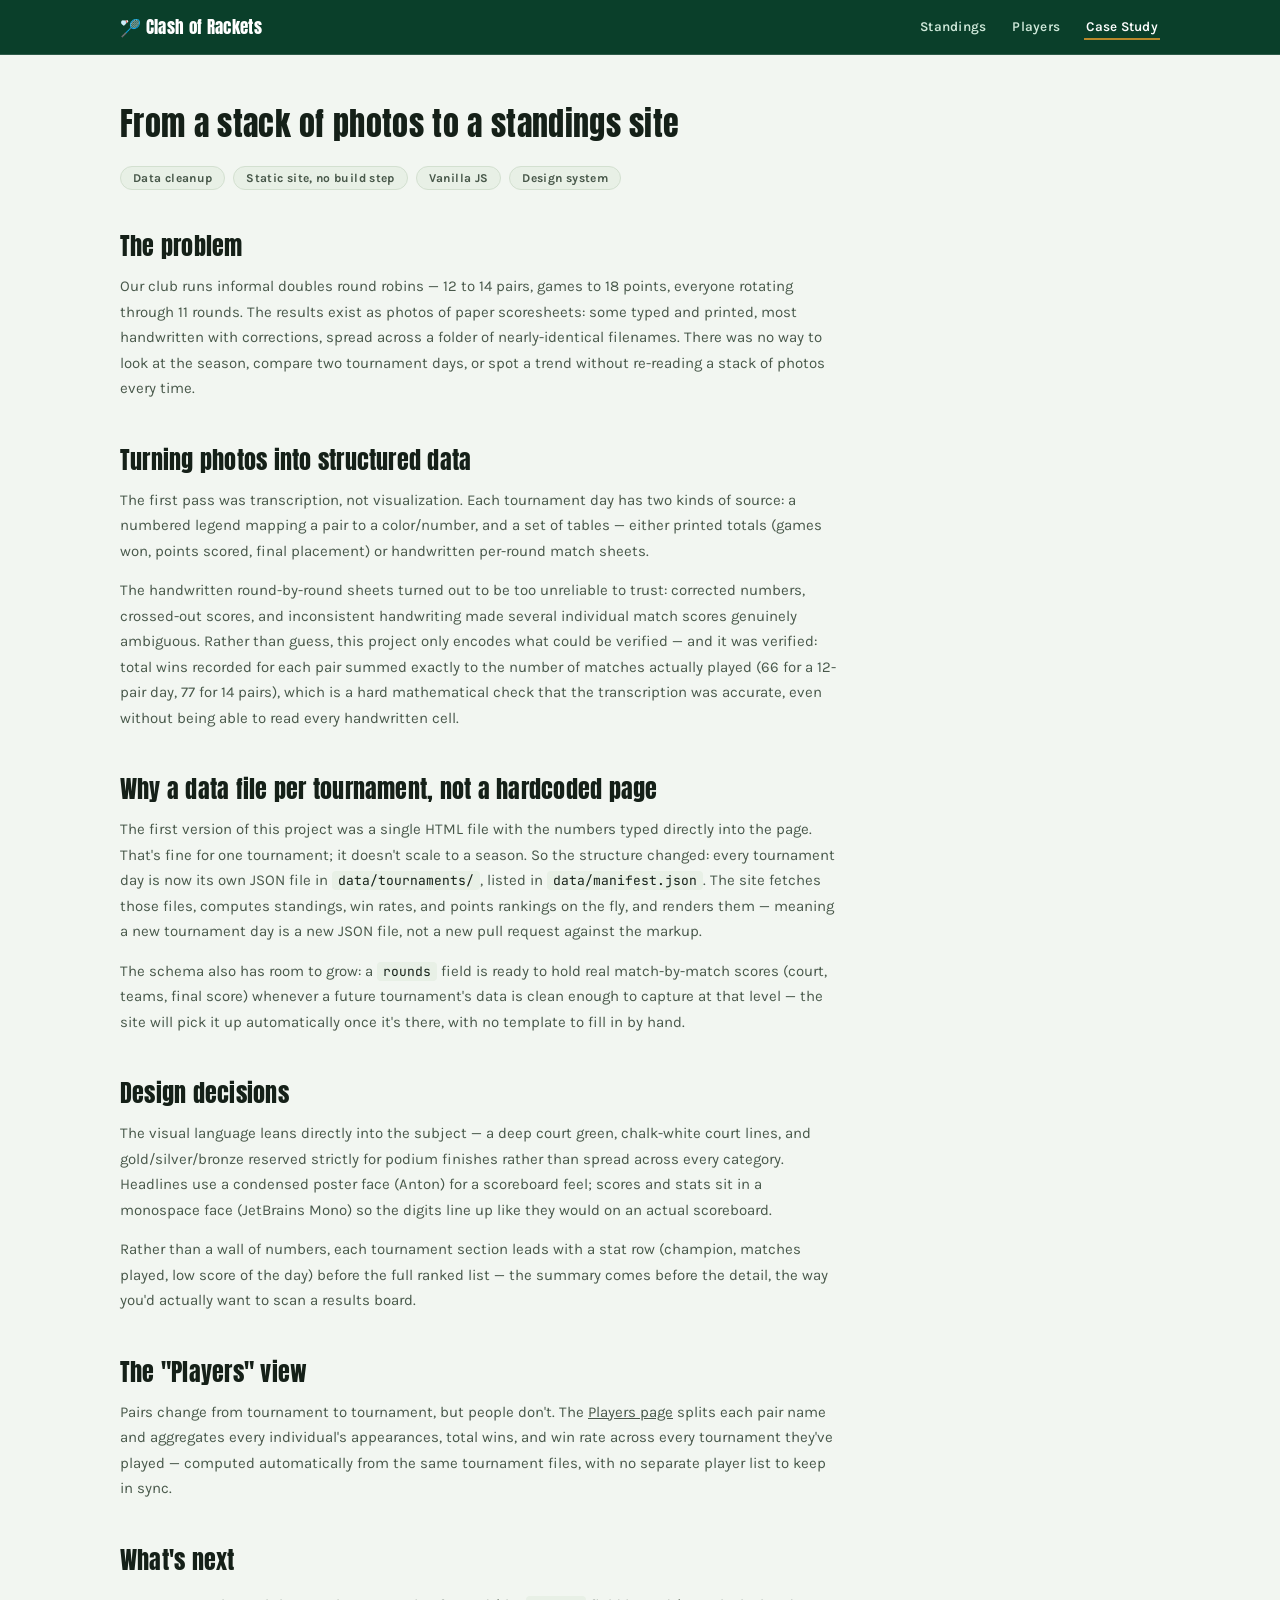
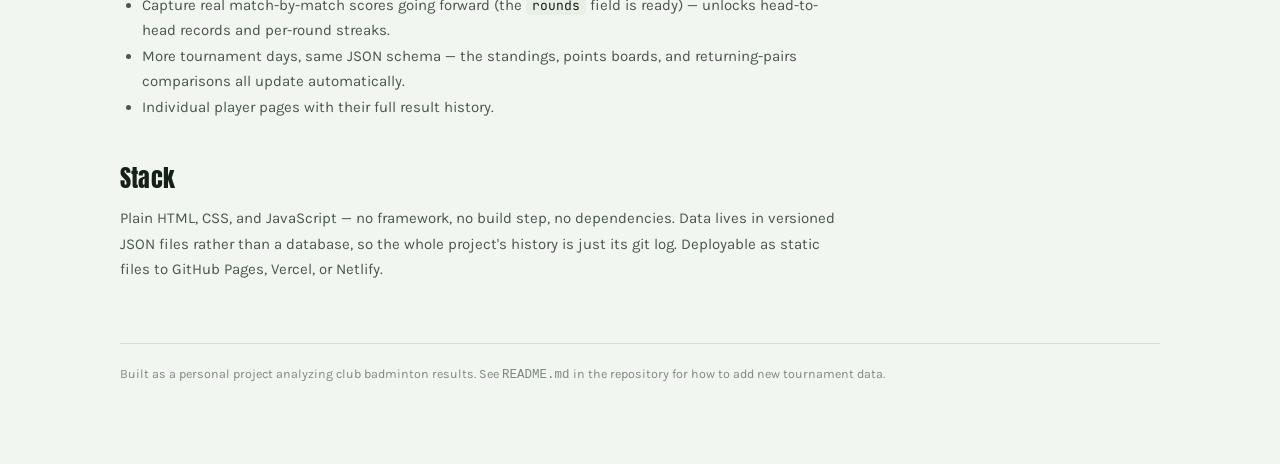
==== case-study.html @ 07074974 "Adopt existing Court Standings build as v1 dashboard, rebrand to Clash of Rackets Moved a complete p" ====
<!doctype html>
<html lang="en">
<head>
<meta charset="utf-8">
<meta name="viewport" content="width=device-width, initial-scale=1">
<title>Case Study — Clash of Rackets</title>
<link rel="icon" href="data:image/svg+xml,<svg xmlns=%22http://www.w3.org/2000/svg%22 viewBox=%220 0 100 100%22><text y=%22.9em%22 font-size=%2290%22>🏸</text></svg>">
<link rel="stylesheet" href="css/style.css">
</head>
<body>

<nav class="site-nav">
  <div class="wrap">
    <a class="brand" href="index.html">🏸 Clash of Rackets</a>
    <div class="links">
      <a href="index.html">Standings</a>
      <a href="players.html">Players</a>
      <a href="case-study.html" class="active">Case Study</a>
    </div>
  </div>
</nav>

<div class="wrap">
  <div class="page-head">
    <h1 style="font-size:32px;margin:0 0 10px;">From a stack of photos to a standings site</h1>
    <div class="prose">
      <div class="tag-row">
        <span class="pill">Data cleanup</span>
        <span class="pill">Static site, no build step</span>
        <span class="pill">Vanilla JS</span>
        <span class="pill">Design system</span>
      </div>
    </div>
  </div>

  <div class="prose">
    <h2>The problem</h2>
    <p>Our club runs informal doubles round robins — 12 to 14 pairs, games to 18 points, everyone rotating through 11 rounds. The results exist as photos of paper scoresheets: some typed and printed, most handwritten with corrections, spread across a folder of nearly-identical filenames. There was no way to look at the season, compare two tournament days, or spot a trend without re-reading a stack of photos every time.</p>

    <h2>Turning photos into structured data</h2>
    <p>The first pass was transcription, not visualization. Each tournament day has two kinds of source: a numbered legend mapping a pair to a color/number, and a set of tables — either printed totals (games won, points scored, final placement) or handwritten per-round match sheets.</p>
    <p>The handwritten round-by-round sheets turned out to be too unreliable to trust: corrected numbers, crossed-out scores, and inconsistent handwriting made several individual match scores genuinely ambiguous. Rather than guess, this project only encodes what could be verified — and it was verified: total wins recorded for each pair summed exactly to the number of matches actually played (66 for a 12-pair day, 77 for 14 pairs), which is a hard mathematical check that the transcription was accurate, even without being able to read every handwritten cell.</p>

    <h2>Why a data file per tournament, not a hardcoded page</h2>
    <p>The first version of this project was a single HTML file with the numbers typed directly into the page. That's fine for one tournament; it doesn't scale to a season. So the structure changed: every tournament day is now its own JSON file in <code>data/tournaments/</code>, listed in <code>data/manifest.json</code>. The site fetches those files, computes standings, win rates, and points rankings on the fly, and renders them — meaning a new tournament day is a new JSON file, not a new pull request against the markup.</p>
    <p>The schema also has room to grow: a <code>rounds</code> field is ready to hold real match-by-match scores (court, teams, final score) whenever a future tournament's data is clean enough to capture at that level — the site will pick it up automatically once it's there, with no template to fill in by hand.</p>

    <h2>Design decisions</h2>
    <p>The visual language leans directly into the subject — a deep court green, chalk-white court lines, and gold/silver/bronze reserved strictly for podium finishes rather than spread across every category. Headlines use a condensed poster face (Anton) for a scoreboard feel; scores and stats sit in a monospace face (JetBrains Mono) so the digits line up like they would on an actual scoreboard.</p>
    <p>Rather than a wall of numbers, each tournament section leads with a stat row (champion, matches played, low score of the day) before the full ranked list — the summary comes before the detail, the way you'd actually want to scan a results board.</p>

    <h2>The "Players" view</h2>
    <p>Pairs change from tournament to tournament, but people don't. The <a href="players.html">Players page</a> splits each pair name and aggregates every individual's appearances, total wins, and win rate across every tournament they've played — computed automatically from the same tournament files, with no separate player list to keep in sync.</p>

    <h2>What's next</h2>
    <ul>
      <li>Capture real match-by-match scores going forward (the <code>rounds</code> field is ready) — unlocks head-to-head records and per-round streaks.</li>
      <li>More tournament days, same JSON schema — the standings, points boards, and returning-pairs comparisons all update automatically.</li>
      <li>Individual player pages with their full result history.</li>
    </ul>

    <h2>Stack</h2>
    <p>Plain HTML, CSS, and JavaScript — no framework, no build step, no dependencies. Data lives in versioned JSON files rather than a database, so the whole project's history is just its git log. Deployable as static files to GitHub Pages, Vercel, or Netlify.</p>
  </div>

  <footer>Built as a personal project analyzing club badminton results. See <code>README.md</code> in the repository for how to add new tournament data.</footer>
</div>

</body>
</html>
---- css/style.css ----
@import url('https://fonts.googleapis.com/css2?family=Anton&family=Karla:ital,wght@0,400;0,500;0,600;0,700;1,400&family=JetBrains+Mono:wght@400;500;700&display=swap');

:root{
  --bg:#f2f6f1;
  --surface:#ffffff;
  --surface-2:#e8f0e6;
  --surface-3:#dce8da;
  --ink:#152018;
  --ink-2:#48584a;
  --ink-3:#7c8b7c;
  --court:#0e5a3c;
  --court-strong:#0a3f2a;
  --line:#ffffff;
  --border:#d3e0d0;
  --gold:#b8892b;
  --gold-fill:#f3dfab;
  --silver:#5f6f6a;
  --silver-fill:#dfe6e2;
  --bronze:#9a5a2c;
  --bronze-fill:#ecd3ba;
  --good:#1f7a4d;
  --down:#a6432a;
  --shadow: 0 1px 2px rgba(14,42,26,.06), 0 8px 24px -12px rgba(14,42,26,.18);
}
@media (prefers-color-scheme: dark){
  :root:not([data-theme="light"]){
    --bg:#0c1712; --surface:#12211a; --surface-2:#182a20; --surface-3:#20362a;
    --ink:#eaf3ea; --ink-2:#b6c6b8; --ink-3:#7f9382;
    --court:#4fd18b; --court-strong:#37c07a; --line:#0c1712; --border:#2a4033;
    --gold:#e3bb5a; --gold-fill:#3a3116; --silver:#aebcb5; --silver-fill:#25332c;
    --bronze:#d99a63; --bronze-fill:#3a2919; --good:#4fd18b; --down:#e08165;
    --shadow: 0 1px 2px rgba(0,0,0,.3), 0 8px 24px -12px rgba(0,0,0,.5);
  }
}
:root[data-theme="dark"]{
  --bg:#0c1712; --surface:#12211a; --surface-2:#182a20; --surface-3:#20362a;
  --ink:#eaf3ea; --ink-2:#b6c6b8; --ink-3:#7f9382;
  --court:#4fd18b; --court-strong:#37c07a; --line:#0c1712; --border:#2a4033;
  --gold:#e3bb5a; --gold-fill:#3a3116; --silver:#aebcb5; --silver-fill:#25332c;
  --bronze:#d99a63; --bronze-fill:#3a2919; --good:#4fd18b; --down:#e08165;
  --shadow: 0 1px 2px rgba(0,0,0,.3), 0 8px 24px -12px rgba(0,0,0,.5);
}

*{box-sizing:border-box;}
html,body{margin:0;}
body{
  background:var(--bg);
  color:var(--ink);
  font-family:'Karla',system-ui,sans-serif;
  -webkit-font-smoothing:antialiased;
}
a{color:inherit;}
img{max-width:100%;}
.wrap{max-width:1080px;margin:0 auto;padding:0 20px 80px;}

h1,h2,h3{font-family:'Anton',system-ui,sans-serif;font-weight:400;letter-spacing:.01em;text-wrap:balance;}
.num{font-family:'JetBrains Mono',ui-monospace,monospace;font-variant-numeric:tabular-nums;}

/* ---- nav ---- */
.site-nav{
  background:var(--court-strong);
  border-bottom:1px solid rgba(255,255,255,.15);
}
.site-nav .wrap{
  display:flex;align-items:center;justify-content:space-between;padding:14px 20px;max-width:1080px;
}
.site-nav .brand{
  font-family:'Anton',sans-serif;color:#fff;font-size:17px;letter-spacing:.02em;
  display:flex;align-items:center;gap:8px;text-decoration:none;
}
.site-nav .links{display:flex;gap:22px;}
.site-nav .links a{
  color:#cfe9da;text-decoration:none;font-size:13.5px;font-weight:600;letter-spacing:.02em;
  padding:4px 2px;border-bottom:2px solid transparent;
}
.site-nav .links a:hover,.site-nav .links a.active{color:#fff;border-bottom-color:var(--gold);}

/* ---- hero / scoreboard ---- */
.hero{
  background:linear-gradient(180deg,var(--court-strong),var(--court));
  color:#f2f9f4; padding:44px 20px 36px; position:relative; overflow:hidden;
  border-bottom:6px solid var(--line);
}
.hero::before{
  content:""; position:absolute; inset:0;
  background-image:repeating-linear-gradient(90deg, rgba(255,255,255,.05) 0 2px, transparent 2px 96px);
  pointer-events:none;
}
.hero-inner{max-width:1080px;margin:0 auto;position:relative;}
.eyebrow{font-size:12px;letter-spacing:.14em;text-transform:uppercase;color:#bfe6cd;font-weight:600;margin:0 0 10px;}
.hero h1{font-size:clamp(30px,5vw,50px);margin:0 0 8px;line-height:1.02;color:#fff;}
.hero p.sub{margin:0 0 20px;color:#d3ecdd;max-width:60ch;font-size:15.5px;}

.scoreboard{
  display:grid;grid-template-columns:1fr auto 1fr;gap:0;
  border:2px solid rgba(255,255,255,.35);border-radius:4px;overflow:hidden;background:rgba(0,0,0,.12);
}
.sb-panel{padding:20px 22px;}
.sb-vs{display:flex;align-items:center;justify-content:center;padding:0 14px;font-family:'Anton',sans-serif;font-size:15px;color:#a9d9bc;background:rgba(0,0,0,.18);border-left:1px solid rgba(255,255,255,.25);border-right:1px solid rgba(255,255,255,.25);}
.sb-date{font-size:11px;letter-spacing:.1em;text-transform:uppercase;color:#a9d9bc;margin:0 0 6px;}
.sb-name{font-family:'Anton',sans-serif;font-size:clamp(20px,3.2vw,26px);color:#fff;margin:0 0 4px;line-height:1.05;text-wrap:balance;}
.sb-meta{font-size:13px;color:#c7e9d3;}
.sb-meta .num{color:#fff;font-weight:700;}

/* ---- section shell ---- */
section.event{padding:44px 0 8px;}
.page-head{padding:44px 0 8px;}
.event-head{display:flex;align-items:baseline;justify-content:space-between;gap:16px;border-bottom:2px solid var(--border);padding-bottom:14px;margin-bottom:22px;flex-wrap:wrap;}
.event-head h2{font-size:26px;margin:0;color:var(--ink);}
.event-head .tag{font-size:12px;letter-spacing:.08em;text-transform:uppercase;color:var(--ink-3);font-family:'Karla',sans-serif;font-weight:600;}

.stat-row{display:grid;grid-template-columns:repeat(4,1fr);gap:1px;background:var(--border);border:1px solid var(--border);border-radius:6px;overflow:hidden;margin-bottom:26px;}
.stat{background:var(--surface);padding:14px 16px;}
.stat .v{font-family:'Anton',sans-serif;font-size:26px;line-height:1;color:var(--court);}
.stat .l{font-size:11.5px;color:var(--ink-3);margin-top:4px;letter-spacing:.03em;}

/* ---- ranked bar list ---- */
.board{background:var(--surface);border:1px solid var(--border);border-radius:8px;box-shadow:var(--shadow);overflow:hidden;margin-bottom:14px;}
.board-head{display:grid;grid-template-columns:34px 1fr 92px;gap:12px;padding:9px 16px;font-size:11px;letter-spacing:.08em;text-transform:uppercase;color:var(--ink-3);border-bottom:1px solid var(--border);}
.row{display:grid;grid-template-columns:34px 1fr 92px;gap:12px;align-items:center;padding:9px 16px;border-bottom:1px solid var(--border);}
.row:last-child{border-bottom:none;}
.rank{font-family:'Anton',sans-serif;font-size:15px;color:var(--ink-3);text-align:center;}
.row.p1 .rank{color:var(--gold);} .row.p2 .rank{color:var(--silver);} .row.p3 .rank{color:var(--bronze);}
.name-bar .name{font-size:14px;font-weight:600;margin-bottom:5px;display:flex;align-items:center;gap:7px;}
.medal{font-size:11px;padding:1px 6px;border-radius:3px;font-family:'Karla';font-weight:700;letter-spacing:.03em;}
.row.p1 .medal{background:var(--gold-fill);color:var(--gold);}
.row.p2 .medal{background:var(--silver-fill);color:var(--silver);}
.row.p3 .medal{background:var(--bronze-fill);color:var(--bronze);}
.track{height:7px;border-radius:4px;background:var(--surface-3);overflow:hidden;}
.fill{height:100%;border-radius:4px;background:var(--court);}
.row.p1 .fill{background:var(--gold);} .row.p2 .fill{background:var(--silver);} .row.p3 .fill{background:var(--bronze);}
.val{font-size:14px;text-align:right;white-space:nowrap;}
.val .num{font-weight:700;}
.val .of{color:var(--ink-3);font-size:12px;}

.boards{display:grid;grid-template-columns:1fr 1fr;gap:22px;}
@media (max-width:760px){.boards{grid-template-columns:1fr;} .stat-row{grid-template-columns:repeat(2,1fr);}}
.board-label{font-size:12px;font-weight:700;letter-spacing:.06em;text-transform:uppercase;color:var(--ink-2);margin:0 0 8px;}

/* ---- storylines ---- */
.storylines{margin-top:54px;}
.storylines h2{font-size:26px;margin:0 0 4px;}
.storylines .sub{color:var(--ink-3);font-size:14px;margin:0 0 22px;}
.cards{display:grid;grid-template-columns:repeat(2,1fr);gap:14px;}
@media (max-width:760px){.cards{grid-template-columns:1fr;}}
.card{background:var(--surface);border:1px solid var(--border);border-radius:8px;padding:18px 20px;box-shadow:var(--shadow);}
.card .kicker{font-size:11px;letter-spacing:.09em;text-transform:uppercase;font-weight:700;color:var(--court);margin:0 0 8px;}
.card h3{font-size:19px;margin:0 0 8px;color:var(--ink);}
.card p{font-size:14px;line-height:1.55;color:var(--ink-2);margin:0;}
.card .stat-chip{display:inline-flex;align-items:center;gap:6px;font-family:'JetBrains Mono';font-size:13px;background:var(--surface-2);border:1px solid var(--border);padding:3px 9px;border-radius:20px;margin-top:12px;}

/* ---- tables ---- */
.section-block{margin-top:54px;}
.section-block h2{font-size:26px;margin:0 0 4px;}
.section-block .sub{color:var(--ink-3);font-size:14px;margin:0 0 20px;}
table.rt{width:100%;border-collapse:collapse;background:var(--surface);border:1px solid var(--border);border-radius:8px;overflow:hidden;box-shadow:var(--shadow);}
table.rt th{text-align:left;font-size:11px;letter-spacing:.07em;text-transform:uppercase;color:var(--ink-3);padding:10px 16px;border-bottom:1px solid var(--border);background:var(--surface-2);}
table.rt td{padding:12px 16px;border-bottom:1px solid var(--border);font-size:14px;}
table.rt tr:last-child td{border-bottom:none;}
table.rt td.pair{font-weight:600;}
.movement{display:inline-flex;align-items:center;gap:5px;font-family:'JetBrains Mono';font-weight:700;font-size:13px;}
.movement.up{color:var(--good);}
.movement.down{color:var(--down);}
.movement.flat{color:var(--ink-3);}
.scroller{overflow-x:auto;}

/* ---- case study prose ---- */
.prose{max-width:72ch;}
.prose h2{font-size:24px;margin:40px 0 10px;}
.prose h2:first-child{margin-top:0;}
.prose p{font-size:15px;line-height:1.7;color:var(--ink-2);margin:0 0 14px;}
.prose ul{font-size:15px;line-height:1.7;color:var(--ink-2);padding-left:22px;}
.prose code{font-family:'JetBrains Mono',monospace;background:var(--surface-2);padding:1px 6px;border-radius:4px;font-size:13px;color:var(--ink);}
.prose .tag-row{display:flex;flex-wrap:wrap;gap:8px;margin:18px 0 30px;}
.prose .pill{font-size:12px;font-weight:700;letter-spacing:.03em;background:var(--surface-2);border:1px solid var(--border);color:var(--ink-2);padding:4px 12px;border-radius:20px;}

footer{margin-top:60px;padding-top:20px;border-top:1px solid var(--border);color:var(--ink-3);font-size:12.5px;line-height:1.6;}
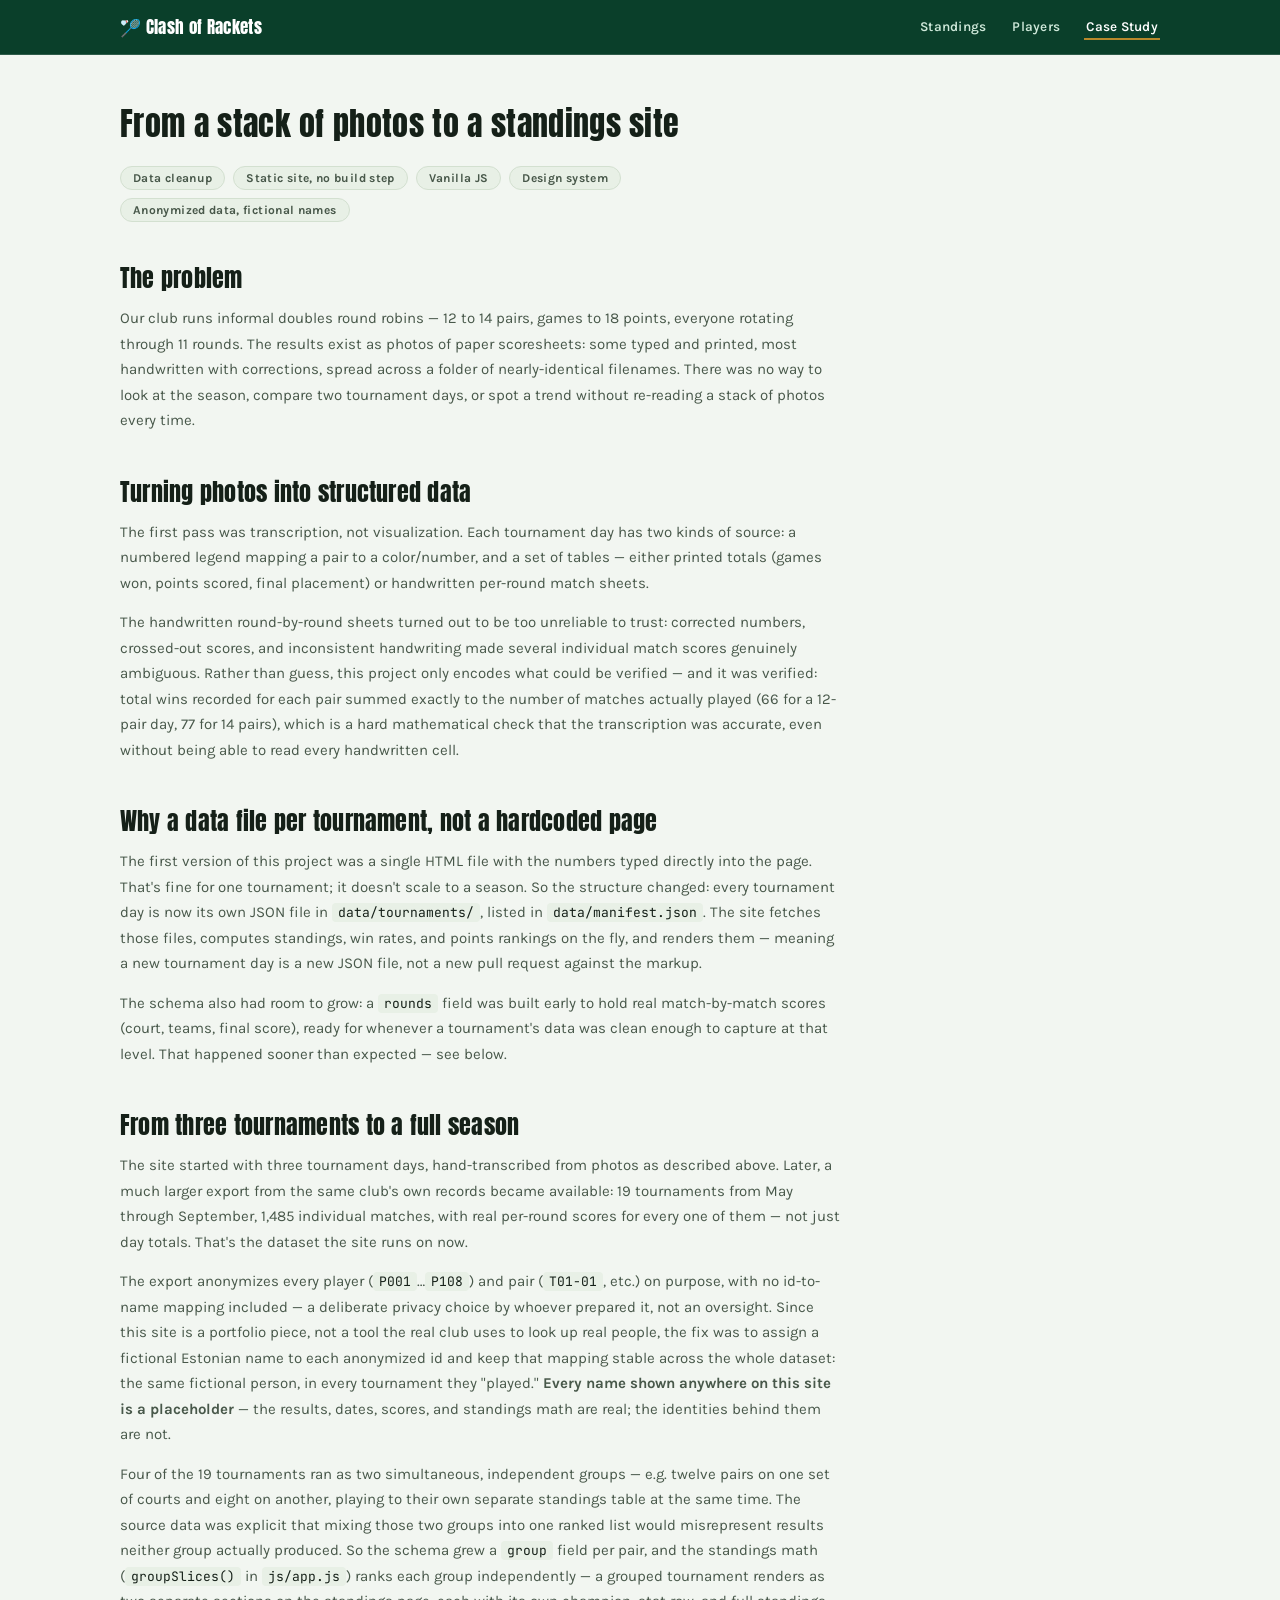
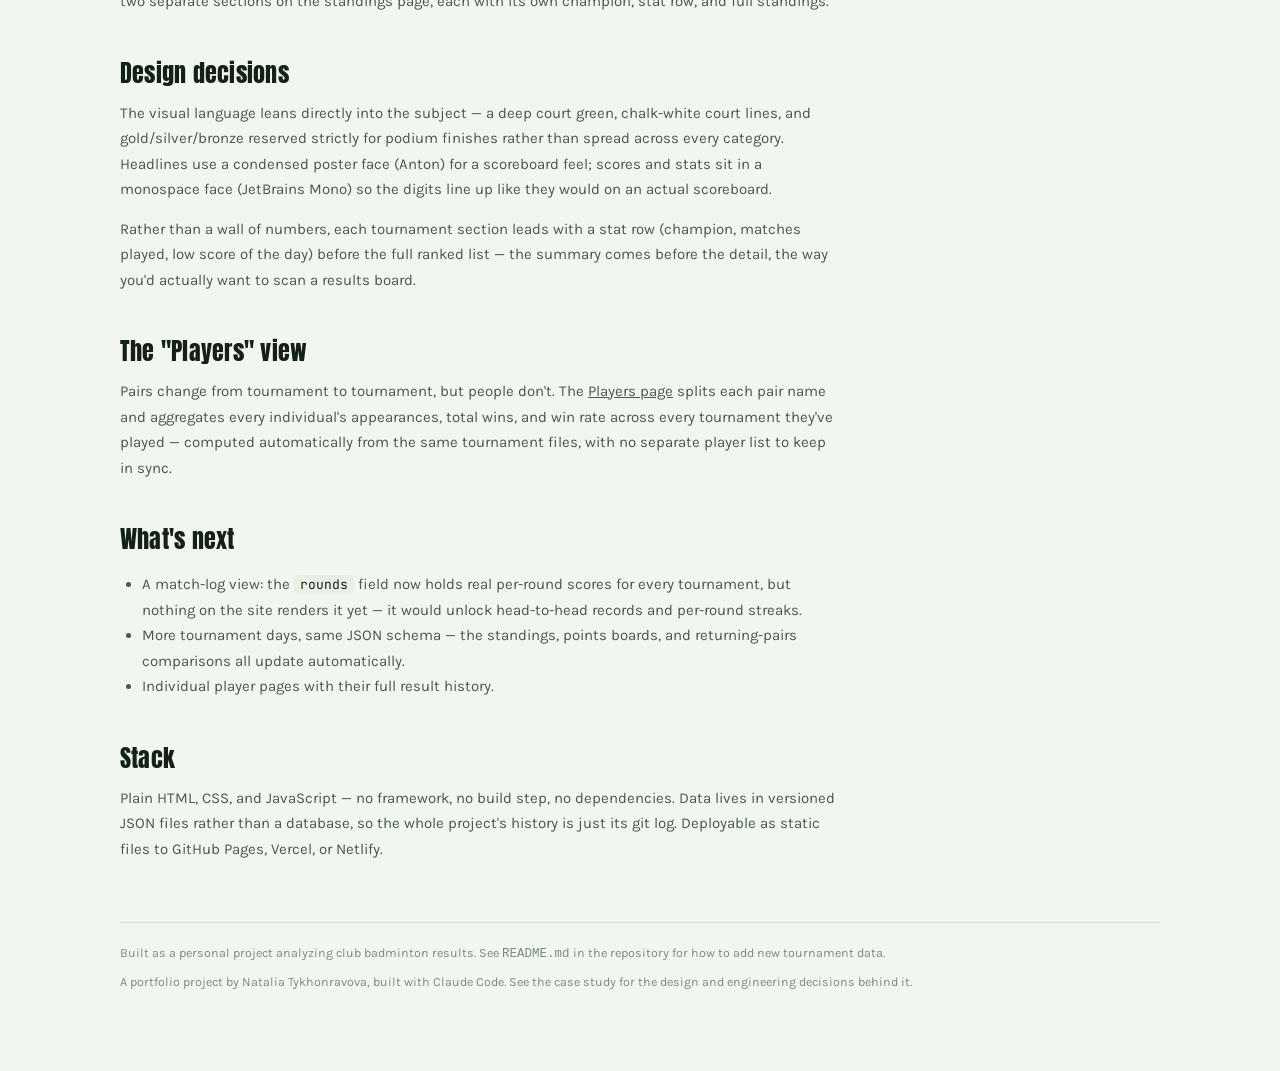
==== commit e09dc215: "Migrate to full 19-tournament dataset; add Players page leaderboards & search Standings page refinem" ====
--- a/case-study.html
+++ b/case-study.html
@@ -29,6 +29,7 @@
         <span class="pill">Static site, no build step</span>
         <span class="pill">Vanilla JS</span>
         <span class="pill">Design system</span>
+        <span class="pill">Anonymized data, fictional names</span>
       </div>
     </div>
   </div>
@@ -43,7 +44,12 @@
 
     <h2>Why a data file per tournament, not a hardcoded page</h2>
     <p>The first version of this project was a single HTML file with the numbers typed directly into the page. That's fine for one tournament; it doesn't scale to a season. So the structure changed: every tournament day is now its own JSON file in <code>data/tournaments/</code>, listed in <code>data/manifest.json</code>. The site fetches those files, computes standings, win rates, and points rankings on the fly, and renders them — meaning a new tournament day is a new JSON file, not a new pull request against the markup.</p>
-    <p>The schema also has room to grow: a <code>rounds</code> field is ready to hold real match-by-match scores (court, teams, final score) whenever a future tournament's data is clean enough to capture at that level — the site will pick it up automatically once it's there, with no template to fill in by hand.</p>
+    <p>The schema also had room to grow: a <code>rounds</code> field was built early to hold real match-by-match scores (court, teams, final score), ready for whenever a tournament's data was clean enough to capture at that level. That happened sooner than expected — see below.</p>
+
+    <h2>From three tournaments to a full season</h2>
+    <p>The site started with three tournament days, hand-transcribed from photos as described above. Later, a much larger export from the same club's own records became available: 19 tournaments from May through September, 1,485 individual matches, with real per-round scores for every one of them — not just day totals. That's the dataset the site runs on now.</p>
+    <p>The export anonymizes every player (<code>P001</code>…<code>P108</code>) and pair (<code>T01-01</code>, etc.) on purpose, with no id-to-name mapping included — a deliberate privacy choice by whoever prepared it, not an oversight. Since this site is a portfolio piece, not a tool the real club uses to look up real people, the fix was to assign a fictional Estonian name to each anonymized id and keep that mapping stable across the whole dataset: the same fictional person, in every tournament they "played." <strong>Every name shown anywhere on this site is a placeholder</strong> — the results, dates, scores, and standings math are real; the identities behind them are not.</p>
+    <p>Four of the 19 tournaments ran as two simultaneous, independent groups — e.g. twelve pairs on one set of courts and eight on another, playing to their own separate standings table at the same time. The source data was explicit that mixing those two groups into one ranked list would misrepresent results neither group actually produced. So the schema grew a <code>group</code> field per pair, and the standings math (<code>groupSlices()</code> in <code>js/app.js</code>) ranks each group independently — a grouped tournament renders as two separate sections on the standings page, each with its own champion, stat row, and full standings.</p>
 
     <h2>Design decisions</h2>
     <p>The visual language leans directly into the subject — a deep court green, chalk-white court lines, and gold/silver/bronze reserved strictly for podium finishes rather than spread across every category. Headlines use a condensed poster face (Anton) for a scoreboard feel; scores and stats sit in a monospace face (JetBrains Mono) so the digits line up like they would on an actual scoreboard.</p>
@@ -54,7 +60,7 @@
 
     <h2>What's next</h2>
     <ul>
-      <li>Capture real match-by-match scores going forward (the <code>rounds</code> field is ready) — unlocks head-to-head records and per-round streaks.</li>
+      <li>A match-log view: the <code>rounds</code> field now holds real per-round scores for every tournament, but nothing on the site renders it yet — it would unlock head-to-head records and per-round streaks.</li>
       <li>More tournament days, same JSON schema — the standings, points boards, and returning-pairs comparisons all update automatically.</li>
       <li>Individual player pages with their full result history.</li>
     </ul>
@@ -63,7 +69,10 @@
     <p>Plain HTML, CSS, and JavaScript — no framework, no build step, no dependencies. Data lives in versioned JSON files rather than a database, so the whole project's history is just its git log. Deployable as static files to GitHub Pages, Vercel, or Netlify.</p>
   </div>
 
-  <footer>Built as a personal project analyzing club badminton results. See <code>README.md</code> in the repository for how to add new tournament data.</footer>
+  <footer>
+    <p>Built as a personal project analyzing club badminton results. See <code>README.md</code> in the repository for how to add new tournament data.</p>
+    <p class="credit">A portfolio project by Natalia Tykhonravova, built with Claude Code. See the case study for the design and engineering decisions behind it.</p>
+  </footer>
 </div>
 
 </body>
--- a/css/style.css
+++ b/css/style.css
@@ -90,6 +90,8 @@
 .eyebrow{font-size:12px;letter-spacing:.14em;text-transform:uppercase;color:#bfe6cd;font-weight:600;margin:0 0 10px;}
 .hero h1{font-size:clamp(30px,5vw,50px);margin:0 0 8px;line-height:1.02;color:#fff;}
 .hero p.sub{margin:0 0 20px;color:#d3ecdd;max-width:60ch;font-size:15.5px;}
+.sb-heading{font-size:18px;margin:0 0 6px;color:#fff;}
+.sb-desc{margin:0 0 14px;color:#c7e9d3;font-size:13.5px;line-height:1.5;white-space:nowrap;overflow-x:auto;}
 
 .scoreboard{
   display:grid;grid-template-columns:1fr auto 1fr;gap:0;
@@ -137,6 +139,19 @@
 @media (max-width:760px){.boards{grid-template-columns:1fr;} .stat-row{grid-template-columns:repeat(2,1fr);}}
 .board-label{font-size:12px;font-weight:700;letter-spacing:.06em;text-transform:uppercase;color:var(--ink-2);margin:0 0 8px;}
 
+.board-expand{margin-bottom:14px;}
+.board-expand summary.board-toggle{
+  cursor:pointer;list-style:none;user-select:none;
+  display:flex;align-items:center;justify-content:space-between;gap:8px;
+  padding:9px 14px;margin:0 0 16px;background:var(--surface);border:1px solid var(--border);border-radius:8px;
+  font-size:12px;font-weight:700;letter-spacing:.06em;text-transform:uppercase;color:var(--ink-2);
+}
+.board-expand summary.board-toggle::-webkit-details-marker{display:none;}
+.board-expand summary.board-toggle::after{
+  content:"Expand ▸"; font-size:11px; color:var(--ink-3); text-transform:none; letter-spacing:normal; font-weight:600; flex-shrink:0;
+}
+.board-expand[open] summary.board-toggle::after{content:"Collapse ▴";}
+
 /* ---- storylines ---- */
 .storylines{margin-top:54px;}
 .storylines h2{font-size:26px;margin:0 0 4px;}
@@ -148,6 +163,31 @@
 .card h3{font-size:19px;margin:0 0 8px;color:var(--ink);}
 .card p{font-size:14px;line-height:1.55;color:var(--ink-2);margin:0;}
 .card .stat-chip{display:inline-flex;align-items:center;gap:6px;font-family:'JetBrains Mono';font-size:13px;background:var(--surface-2);border:1px solid var(--border);padding:3px 9px;border-radius:20px;margin-top:12px;}
+
+/* ---- mini leaderboards (players page) ---- */
+.mini-leaderboards{display:grid;grid-template-columns:repeat(4,1fr);gap:14px;margin:0 0 32px;}
+@media (max-width:900px){.mini-leaderboards{grid-template-columns:repeat(2,1fr);}}
+@media (max-width:560px){.mini-leaderboards{grid-template-columns:1fr;}}
+.mini-board{background:var(--surface);border:1px solid var(--border);border-radius:8px;padding:14px 16px;box-shadow:var(--shadow);}
+.mini-board .board-label{margin:0 0 10px;display:flex;flex-direction:column;gap:2px;}
+.mini-board .board-note{text-transform:none;font-weight:600;color:var(--ink-3);letter-spacing:normal;font-size:11px;}
+.mini-list{list-style:none;margin:0;padding:0;display:flex;flex-direction:column;gap:8px;min-height:1px;}
+.mini-list li{display:flex;align-items:baseline;gap:8px;font-size:13.5px;}
+.mini-list .mrank{font-family:'Anton',sans-serif;font-size:14px;color:var(--ink-3);width:14px;flex-shrink:0;}
+.mini-list li:nth-child(1) .mrank{color:var(--gold);}
+.mini-list li:nth-child(2) .mrank{color:var(--silver);}
+.mini-list li:nth-child(3) .mrank{color:var(--bronze);}
+.mini-list .mname{font-weight:600;flex:1;min-width:0;overflow:hidden;text-overflow:ellipsis;white-space:nowrap;}
+.mini-list .mval{font-family:'JetBrains Mono',monospace;color:var(--ink-2);font-size:13px;flex-shrink:0;}
+
+/* ---- search toolbar ---- */
+.table-toolbar{display:flex;align-items:center;justify-content:space-between;gap:12px;margin-bottom:12px;flex-wrap:wrap;}
+.search-input{
+  font:inherit;font-size:14px;padding:9px 14px;border:1px solid var(--border);border-radius:8px;
+  background:var(--surface);color:var(--ink);min-width:220px;flex:1;max-width:360px;
+}
+.search-input:focus{outline:2px solid var(--court);outline-offset:1px;}
+.search-count{font-size:12.5px;color:var(--ink-3);margin:0;white-space:nowrap;}
 
 /* ---- tables ---- */
 .section-block{margin-top:54px;}
@@ -175,3 +215,5 @@
 .prose .pill{font-size:12px;font-weight:700;letter-spacing:.03em;background:var(--surface-2);border:1px solid var(--border);color:var(--ink-2);padding:4px 12px;border-radius:20px;}
 
 footer{margin-top:60px;padding-top:20px;border-top:1px solid var(--border);color:var(--ink-3);font-size:12.5px;line-height:1.6;}
+footer p{margin:0;}
+footer p.credit{margin-top:8px;}
